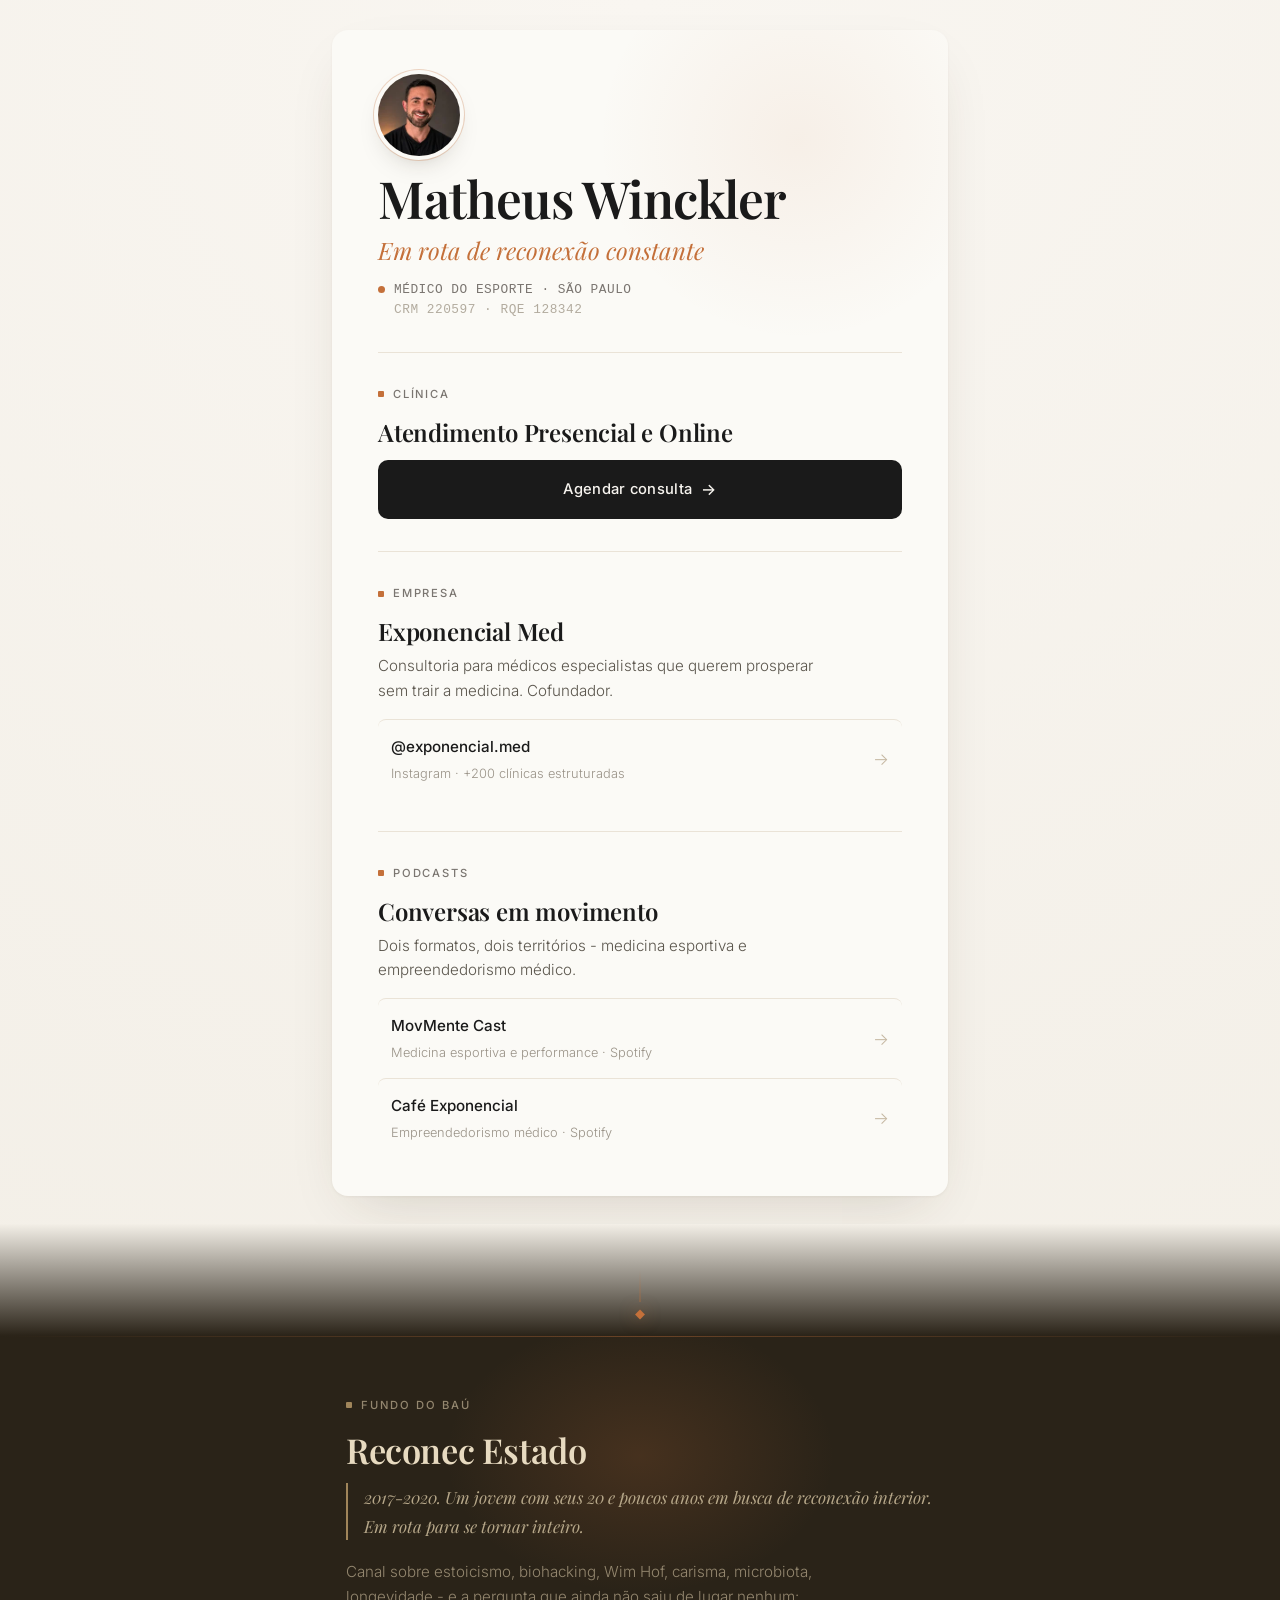
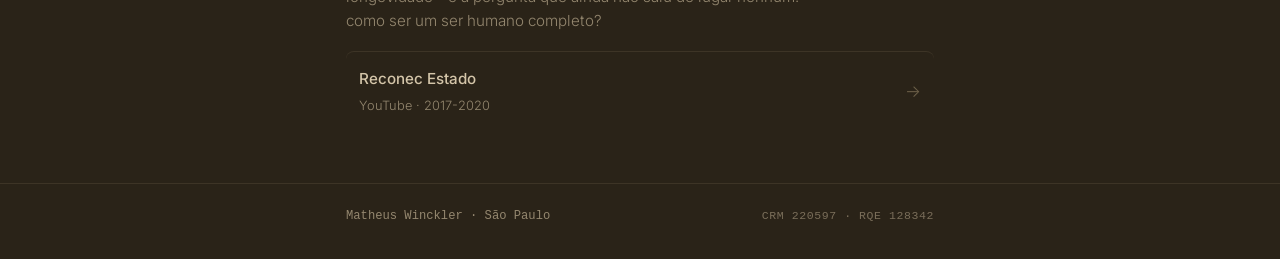
==== index.html @ 9e1afe40 "Add files via upload" ====
<!DOCTYPE html>
<html lang="pt-BR">
<head>
<meta charset="UTF-8">
<meta name="viewport" content="width=device-width, initial-scale=1.0">
<title>Matheus Winckler</title>
<meta name="description" content="Médico do Esporte · Cofundador Exponencial Med · São Paulo">
<link rel="preconnect" href="https://fonts.googleapis.com">
<link rel="preconnect" href="https://fonts.gstatic.com" crossorigin>
<link href="https://fonts.googleapis.com/css2?family=Playfair+Display:ital,wght@0,400;0,500;0,600;1,400;1,500&family=Inter:wght@300;400;500&display=swap" rel="stylesheet">
<style>
*,*::before,*::after{box-sizing:border-box;margin:0;padding:0;}
html{scroll-behavior:smooth;}
body{-webkit-font-smoothing:antialiased;text-rendering:optimizeLegibility;}

.cta-btn{
  display:flex;align-items:center;justify-content:center;gap:9px;
  width:100%;padding:16px 24px;
  background:#1A1A1A;color:#F7F4EF;
  font-family:'Inter',sans-serif;font-size:0.92rem;font-weight:500;letter-spacing:0.02em;
  text-decoration:none;border-radius:10px;
  transition:background .2s ease,transform .2s ease,box-shadow .2s ease;
}
.cta-btn:hover{
  background:#C4703A;
  transform:translateY(-1px);
  box-shadow:0 10px 24px -8px rgba(196,112,58,0.5);
}

.lnk{
  display:flex;align-items:center;justify-content:space-between;gap:16px;
  padding:14px 13px;
  border-top:1px solid #EAE3D7;
  text-decoration:none;color:#1A1A1A;
  border-radius:8px;
  transition:background .22s cubic-bezier(.4,0,.2,1),color .22s ease,padding-left .22s cubic-bezier(.4,0,.2,1),box-shadow .22s ease;
}
.lnk:hover{
  background:#F3EEE4;color:#C4703A;
  padding-left:22px;
  box-shadow:inset 2px 0 0 #C4703A;
}

.lnk-v{
  display:flex;align-items:center;justify-content:space-between;gap:16px;
  padding:14px 13px;
  border-top:1px solid #3D3426;
  text-decoration:none;color:#D4C5A9;
  border-radius:8px;
  transition:background .22s cubic-bezier(.4,0,.2,1),color .22s ease,padding-left .22s cubic-bezier(.4,0,.2,1),box-shadow .22s ease;
}
.lnk-v:hover{
  background:#34291A;color:#C9A86F;
  padding-left:22px;
  box-shadow:inset 2px 0 0 #A0855A;
}
</style>
</head>
<body style="width:100%;min-height:100vh;background:radial-gradient(125% 80% at 50% 0%, #F9F6F1, #F3EFE7);color:#1A1A1A;font-family:'Inter',sans-serif;font-weight:300;font-size:16px;line-height:1.7;overflow-x:hidden;">

  <!-- LIGHT SHEET -->
  <div style="max-width:660px;margin:0 auto;padding:clamp(14px,4vw,30px) clamp(12px,3.5vw,22px) 0;">
    <div style="background:#FBFAF6;border-radius:16px;box-shadow:0 1px 3px rgba(60,42,22,0.05),0 22px 56px -22px rgba(60,42,22,0.18);padding:0 clamp(24px,5vw,46px);position:relative;overflow:hidden;">

      <div style="position:absolute;top:-90px;right:-50px;width:400px;height:400px;background:radial-gradient(closest-side,rgba(196,112,58,0.08),rgba(196,112,58,0));pointer-events:none;"></div>

      <!-- HERO -->
      <header style="padding:clamp(32px,6vw,44px) 0 clamp(24px,4vw,32px);position:relative;">
        <img src="[data-uri]" alt="Matheus Winckler" style="display:block;width:82px;height:82px;border-radius:50%;object-fit:cover;box-shadow:0 0 0 4px #FBFAF6,0 0 0 5px rgba(196,112,58,0.28),0 12px 28px -12px rgba(42,35,24,0.34);margin-bottom:16px;">
        <h1 style="font-family:'Playfair Display',Georgia,serif;font-size:clamp(2.1rem,8vw,3.2rem);font-weight:600;letter-spacing:-1px;line-height:1.05;color:#1A1A1A;margin-bottom:8px;">Matheus Winckler</h1>
        <p style="font-family:'Playfair Display',Georgia,serif;font-style:italic;font-weight:400;font-size:clamp(1.15rem,3.4vw,1.5rem);color:#C4703A;line-height:1.35;margin-bottom:14px;">Em rota de reconexão constante</p>
        <p style="font-family:'Courier New',monospace;font-size:0.8rem;letter-spacing:0.04em;color:#7A7570;text-transform:uppercase;line-height:1.55;">
          <span style="display:inline-block;width:7px;height:7px;border-radius:50%;background:#C4703A;margin-right:9px;vertical-align:middle;"></span>Médico do Esporte · São Paulo<br>
          <span style="margin-left:16px;color:#B2AB9E;">CRM 220597 · RQE 128342</span>
        </p>
      </header>

      <!-- CLÍNICA -->
      <section style="padding:clamp(24px,5vw,32px) 0;border-top:1px solid #EAE3D7;">
        <p style="display:flex;align-items:center;gap:9px;font-size:0.7rem;letter-spacing:0.16em;text-transform:uppercase;color:#7A7570;font-weight:500;margin-bottom:13px;">
          <span style="width:6px;height:6px;background:#C4703A;border-radius:1px;flex-shrink:0;"></span>Clínica
        </p>
        <h2 style="font-family:'Playfair Display',Georgia,serif;font-size:clamp(1.3rem,4vw,1.5rem);font-weight:600;line-height:1.3;letter-spacing:-0.2px;color:#1A1A1A;margin-bottom:12px;">Atendimento Presencial e Online</h2>
        <a href="https://wa.link/qvlc22" target="_blank" rel="noopener" class="cta-btn">Agendar consulta <span style="font-size:1rem;">→</span></a>
      </section>

      <!-- EXPONENCIAL MED -->
      <section style="padding:clamp(24px,5vw,32px) 0;border-top:1px solid #EAE3D7;">
        <p style="display:flex;align-items:center;gap:9px;font-size:0.7rem;letter-spacing:0.16em;text-transform:uppercase;color:#7A7570;font-weight:500;margin-bottom:13px;">
          <span style="width:6px;height:6px;background:#C4703A;border-radius:1px;flex-shrink:0;"></span>Empresa
        </p>
        <h2 style="font-family:'Playfair Display',Georgia,serif;font-size:clamp(1.3rem,4vw,1.5rem);font-weight:600;line-height:1.3;letter-spacing:-0.2px;color:#1A1A1A;margin-bottom:7px;">Exponencial Med</h2>
        <p style="font-size:0.95rem;color:#5A554C;line-height:1.6;margin-bottom:16px;max-width:460px;font-weight:300;">Consultoria para médicos especialistas que querem prosperar sem trair a medicina. Cofundador.</p>
        <a href="https://instagram.com/exponencial.med" target="_blank" rel="noopener" class="lnk">
          <span style="display:flex;flex-direction:column;gap:3px;flex:1;">
            <span style="font-size:0.95rem;font-weight:500;color:inherit;">@exponencial.med</span>
            <span style="font-size:0.8rem;color:#9A9388;font-weight:300;">Instagram · +200 clínicas estruturadas</span>
          </span>
          <span style="font-size:1.05rem;color:#C4B6A0;flex-shrink:0;">→</span>
        </a>
      </section>

      <!-- PODCASTS -->
      <section style="padding:clamp(24px,5vw,32px) 0 clamp(30px,5vw,38px);border-top:1px solid #EAE3D7;">
        <p style="display:flex;align-items:center;gap:9px;font-size:0.7rem;letter-spacing:0.16em;text-transform:uppercase;color:#7A7570;font-weight:500;margin-bottom:13px;">
          <span style="width:6px;height:6px;background:#C4703A;border-radius:1px;flex-shrink:0;"></span>Podcasts
        </p>
        <h2 style="font-family:'Playfair Display',Georgia,serif;font-size:clamp(1.3rem,4vw,1.5rem);font-weight:600;line-height:1.3;letter-spacing:-0.2px;color:#1A1A1A;margin-bottom:7px;">Conversas em movimento</h2>
        <p style="font-size:0.95rem;color:#5A554C;line-height:1.6;margin-bottom:16px;max-width:460px;font-weight:300;">Dois formatos, dois territórios - medicina esportiva e empreendedorismo médico.</p>
        <a href="https://open.spotify.com/show/3x1wPup89zliroamyz5HVK" target="_blank" rel="noopener" class="lnk">
          <span style="display:flex;flex-direction:column;gap:3px;flex:1;">
            <span style="font-size:0.95rem;font-weight:500;color:inherit;">MovMente Cast</span>
            <span style="font-size:0.8rem;color:#9A9388;font-weight:300;">Medicina esportiva e performance · Spotify</span>
          </span>
          <span style="font-size:1.05rem;color:#C4B6A0;flex-shrink:0;">→</span>
        </a>
        <a href="https://open.spotify.com/show/6EVCn0Sw2Yffkcc0lbABpP?si=3d56ae91365b4547" target="_blank" rel="noopener" class="lnk">
          <span style="display:flex;flex-direction:column;gap:3px;flex:1;">
            <span style="font-size:0.95rem;font-weight:500;color:inherit;">Café Exponencial</span>
            <span style="font-size:0.8rem;color:#9A9388;font-weight:300;">Empreendedorismo médico · Spotify</span>
          </span>
          <span style="font-size:1.05rem;color:#C4B6A0;flex-shrink:0;">→</span>
        </a>
      </section>

    </div>
  </div>

  <!-- THRESHOLD -->
  <div style="position:relative;height:112px;background:linear-gradient(#F3EFE7 0%,#2A2318 100%);margin-top:clamp(16px,4vw,28px);">
    <div style="position:absolute;left:50%;bottom:18px;transform:translateX(-50%);display:flex;flex-direction:column;align-items:center;gap:9px;">
      <span style="width:1px;height:32px;background:linear-gradient(rgba(196,112,58,0),rgba(196,112,58,0.6));"></span>
      <span style="width:7px;height:7px;background:#C4703A;transform:rotate(45deg);box-shadow:0 0 16px rgba(196,112,58,0.5);"></span>
    </div>
  </div>

  <!-- VAULT -->
  <section style="background:#2A2318;color:#D4C5A9;padding:clamp(40px,8vw,60px) 0 clamp(36px,6vw,52px);position:relative;overflow:hidden;">
    <div style="position:absolute;top:-70px;left:50%;transform:translateX(-50%);width:540px;height:380px;background:radial-gradient(closest-side,rgba(196,112,58,0.18),rgba(196,112,58,0) 72%);pointer-events:none;"></div>
    <div style="position:absolute;top:0;left:0;right:0;height:1px;background:linear-gradient(90deg,transparent,rgba(196,112,58,0.4),transparent);"></div>
    <div style="max-width:680px;margin:0 auto;padding:0 clamp(24px,5vw,46px);position:relative;">
      <p style="display:flex;align-items:center;gap:9px;font-size:0.7rem;letter-spacing:0.18em;text-transform:uppercase;color:#94876F;font-weight:500;margin-bottom:15px;">
        <span style="width:6px;height:6px;background:#A0855A;border-radius:1px;flex-shrink:0;"></span>Fundo do baú
      </p>
      <h2 style="font-family:'Playfair Display',Georgia,serif;font-size:clamp(1.7rem,5vw,2.15rem);font-weight:600;line-height:1.18;letter-spacing:-0.4px;color:#E7DAC0;margin-bottom:13px;">Reconec Estado</h2>
      <p style="font-family:'Playfair Display',Georgia,serif;font-style:italic;font-size:clamp(0.95rem,2.6vw,1.05rem);line-height:1.7;color:#B6A789;border-left:2px solid #A0855A;padding-left:16px;margin-bottom:20px;">
        2017-2020. Um jovem com seus 20 e poucos anos em busca de reconexão interior. Em rota para se tornar inteiro.
      </p>
      <p style="font-size:0.95rem;color:#94876F;line-height:1.6;margin-bottom:18px;max-width:490px;font-weight:300;">
        Canal sobre estoicismo, biohacking, Wim Hof, carisma, microbiota, longevidade - e a pergunta que ainda não saiu de lugar nenhum: como ser um ser humano completo?
      </p>
      <a href="https://www.youtube.com/c/reconecestado" target="_blank" rel="noopener" class="lnk-v">
        <span style="display:flex;flex-direction:column;gap:3px;flex:1;">
          <span style="font-size:0.95rem;font-weight:500;color:inherit;">Reconec Estado</span>
          <span style="font-size:0.8rem;color:#94876F;font-weight:300;">YouTube · 2017-2020</span>
        </span>
        <span style="font-size:1.05rem;color:#6E6149;flex-shrink:0;">→</span>
      </a>
    </div>
  </section>

  <!-- FOOTER -->
  <footer style="background:#2A2318;padding:22px 0 32px;border-top:1px solid #3D3426;">
    <div style="max-width:680px;margin:0 auto;padding:0 clamp(24px,5vw,46px);display:flex;justify-content:space-between;align-items:center;gap:14px;flex-wrap:wrap;">
      <span style="font-family:'Courier New',monospace;font-size:0.76rem;color:#94876F;">Matheus Winckler · São Paulo</span>
      <span style="font-family:'Courier New',monospace;font-size:0.72rem;color:#7A6E5A;letter-spacing:0.05em;">CRM 220597 · RQE 128342</span>
    </div>
  </footer>

</body>
</html>
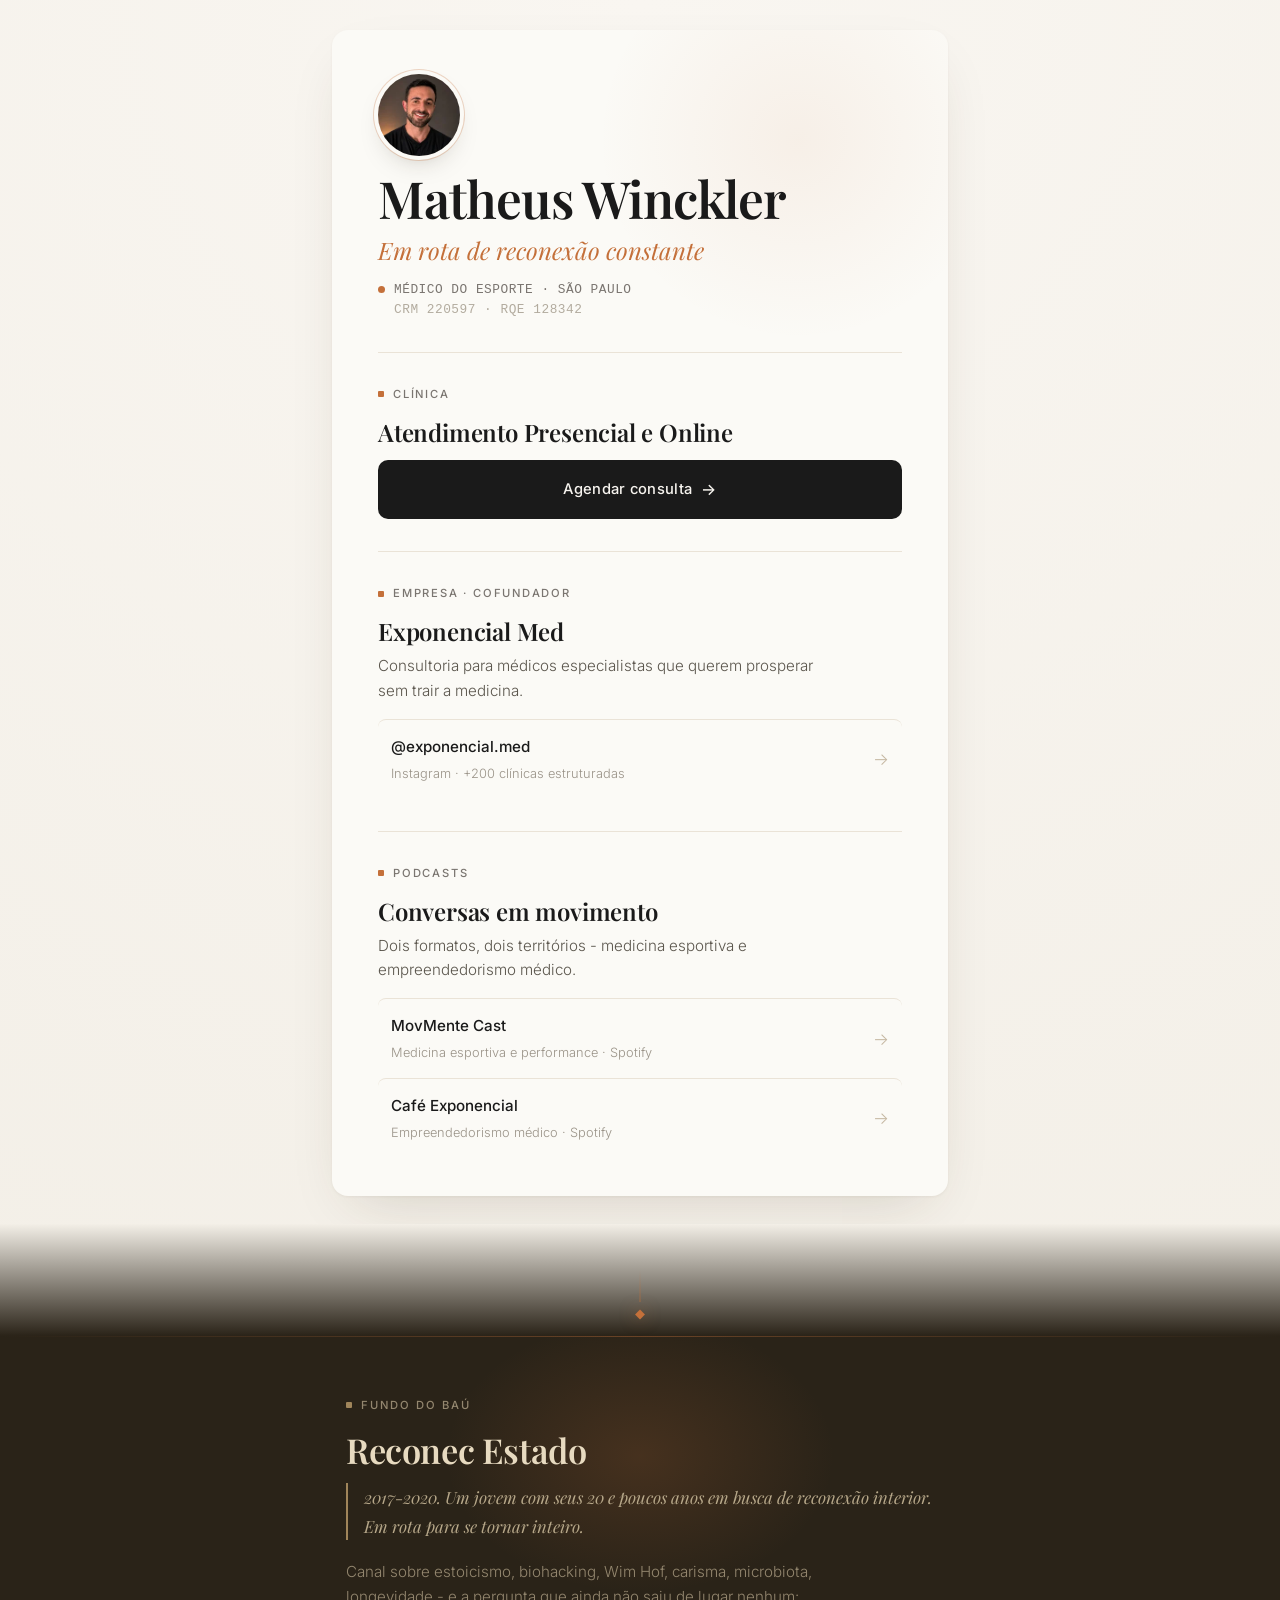
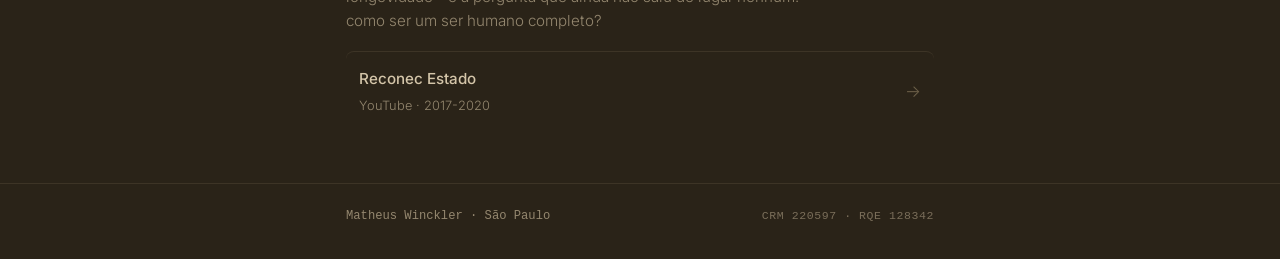
==== commit 4ea9f579: "Move "Cofundador" from paragraph to label line in Empresa section" ====
--- a/index.html
+++ b/index.html
@@ -87,10 +87,10 @@
       <!-- EXPONENCIAL MED -->
       <section style="padding:clamp(24px,5vw,32px) 0;border-top:1px solid #EAE3D7;">
         <p style="display:flex;align-items:center;gap:9px;font-size:0.7rem;letter-spacing:0.16em;text-transform:uppercase;color:#7A7570;font-weight:500;margin-bottom:13px;">
-          <span style="width:6px;height:6px;background:#C4703A;border-radius:1px;flex-shrink:0;"></span>Empresa
+          <span style="width:6px;height:6px;background:#C4703A;border-radius:1px;flex-shrink:0;"></span>Empresa · Cofundador
         </p>
         <h2 style="font-family:'Playfair Display',Georgia,serif;font-size:clamp(1.3rem,4vw,1.5rem);font-weight:600;line-height:1.3;letter-spacing:-0.2px;color:#1A1A1A;margin-bottom:7px;">Exponencial Med</h2>
-        <p style="font-size:0.95rem;color:#5A554C;line-height:1.6;margin-bottom:16px;max-width:460px;font-weight:300;">Consultoria para médicos especialistas que querem prosperar sem trair a medicina. Cofundador.</p>
+        <p style="font-size:0.95rem;color:#5A554C;line-height:1.6;margin-bottom:16px;max-width:460px;font-weight:300;">Consultoria para médicos especialistas que querem prosperar sem trair a medicina.</p>
         <a href="https://instagram.com/exponencial.med" target="_blank" rel="noopener" class="lnk">
           <span style="display:flex;flex-direction:column;gap:3px;flex:1;">
             <span style="font-size:0.95rem;font-weight:500;color:inherit;">@exponencial.med</span>
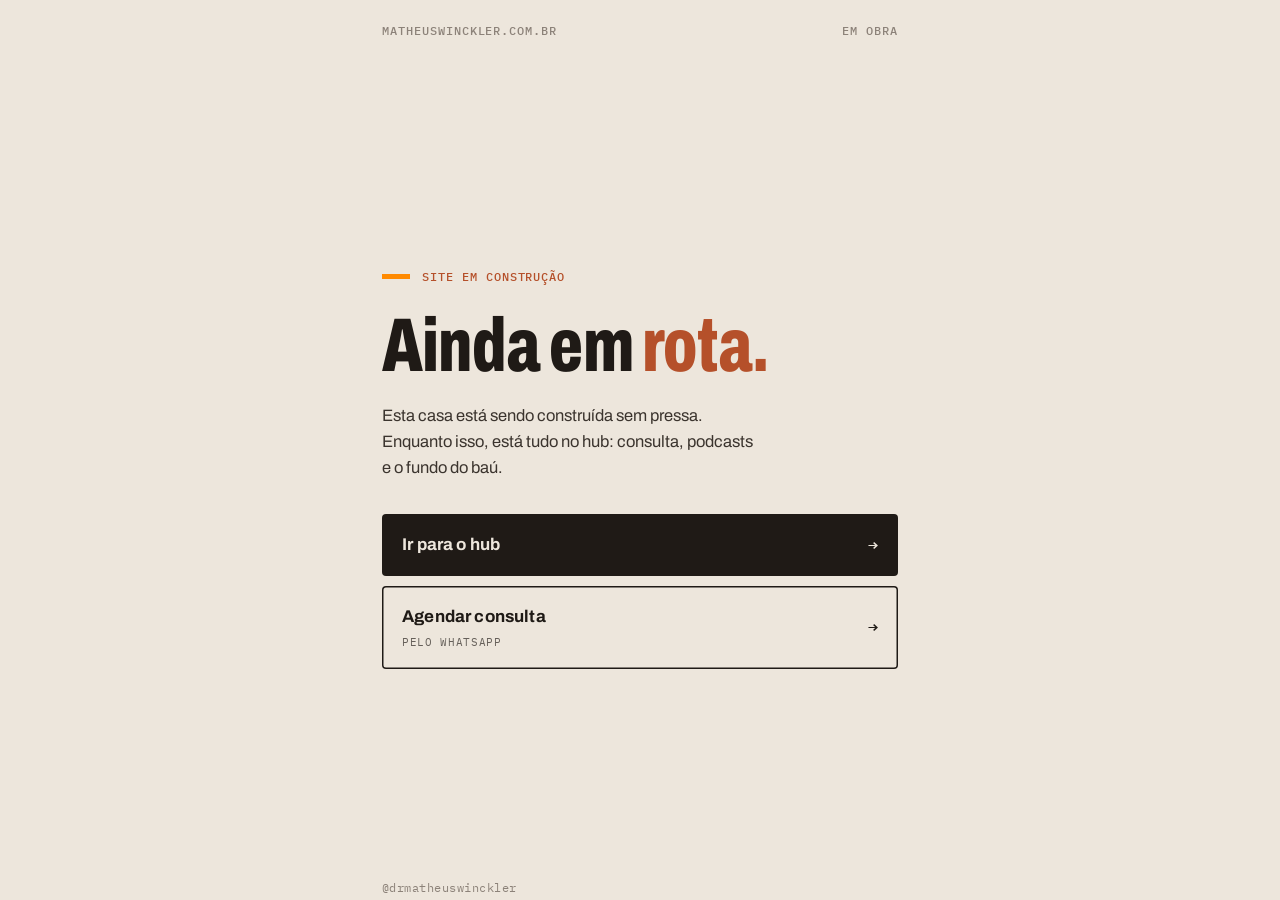
==== commit c65ff655: "Hub no visual rota: /hub para a bio, raiz em construção, 404, credencial CFM Co-Authored-By: Claude " ====
--- a/index.html
+++ b/index.html
@@ -1,171 +1,38 @@
-<!DOCTYPE html>
+<!doctype html>
 <html lang="pt-BR">
 <head>
-<meta charset="UTF-8">
-<meta name="viewport" content="width=device-width, initial-scale=1.0">
+<meta charset="utf-8">
+<meta name="viewport" content="width=device-width, initial-scale=1, viewport-fit=cover">
 <title>Matheus Winckler</title>
-<meta name="description" content="Médico do Esporte · Cofundador Exponencial Med · São Paulo">
+<meta name="description" content="Matheus Winckler, médico do esporte em São Paulo. Site em construção; consulta, podcasts e links no hub.">
+<meta name="theme-color" content="#EDE6DC">
+<link rel="icon" href="assets/img/favicon.svg" type="image/svg+xml">
 <link rel="preconnect" href="https://fonts.googleapis.com">
 <link rel="preconnect" href="https://fonts.gstatic.com" crossorigin>
-<link href="https://fonts.googleapis.com/css2?family=Playfair+Display:ital,wght@0,400;0,500;0,600;1,400;1,500&family=Inter:wght@300;400;500&display=swap" rel="stylesheet">
+<link href="https://fonts.googleapis.com/css2?family=Archivo:wdth,wght@62..125,400..900&family=IBM+Plex+Mono:wght@400;500&display=swap" rel="stylesheet">
+<link rel="stylesheet" href="assets/css/base.css">
 <style>
-*,*::before,*::after{box-sizing:border-box;margin:0;padding:0;}
-html{scroll-behavior:smooth;}
-body{-webkit-font-smoothing:antialiased;text-rendering:optimizeLegibility;}
-
-.cta-btn{
-  display:flex;align-items:center;justify-content:center;gap:9px;
-  width:100%;padding:16px 24px;
-  background:#1A1A1A;color:#F7F4EF;
-  font-family:'Inter',sans-serif;font-size:0.92rem;font-weight:500;letter-spacing:0.02em;
-  text-decoration:none;border-radius:10px;
-  transition:background .2s ease,transform .2s ease,box-shadow .2s ease;
-}
-.cta-btn:hover{
-  background:#C4703A;
-  transform:translateY(-1px);
-  box-shadow:0 10px 24px -8px rgba(196,112,58,0.5);
-}
-
-.lnk{
-  display:flex;align-items:center;justify-content:space-between;gap:16px;
-  padding:14px 13px;
-  border-top:1px solid #EAE3D7;
-  text-decoration:none;color:#1A1A1A;
-  border-radius:8px;
-  transition:background .22s cubic-bezier(.4,0,.2,1),color .22s ease,padding-left .22s cubic-bezier(.4,0,.2,1),box-shadow .22s ease;
-}
-.lnk:hover{
-  background:#F3EEE4;color:#C4703A;
-  padding-left:22px;
-  box-shadow:inset 2px 0 0 #C4703A;
-}
-
-.lnk-v{
-  display:flex;align-items:center;justify-content:space-between;gap:16px;
-  padding:14px 13px;
-  border-top:1px solid #3D3426;
-  text-decoration:none;color:#D4C5A9;
-  border-radius:8px;
-  transition:background .22s cubic-bezier(.4,0,.2,1),color .22s ease,padding-left .22s cubic-bezier(.4,0,.2,1),box-shadow .22s ease;
-}
-.lnk-v:hover{
-  background:#34291A;color:#C9A86F;
-  padding-left:22px;
-  box-shadow:inset 2px 0 0 #A0855A;
-}
+  body{min-height:100vh;min-height:100dvh;display:flex;flex-direction:column}
+  main{flex:1;display:flex;flex-direction:column;justify-content:center;gap:22px;padding-bottom:40px}
+  .t.xl{margin-top:4px}
+  .corpo{max-width:380px}
+  .acoes{display:grid;gap:10px;margin-top:10px}
+  .botao.claro{background:transparent;color:var(--carvao);box-shadow:inset 0 0 0 1.5px var(--carvao)}
+  .botao.claro:hover,.botao.claro:focus-visible{background:var(--carvao);color:var(--osso)}
+  footer{padding:22px 0 30px}
 </style>
 </head>
-<body style="width:100%;min-height:100vh;background:radial-gradient(125% 80% at 50% 0%, #F9F6F1, #F3EFE7);color:#1A1A1A;font-family:'Inter',sans-serif;font-weight:300;font-size:16px;line-height:1.7;overflow-x:hidden;">
-
-  <!-- LIGHT SHEET -->
-  <div style="max-width:660px;margin:0 auto;padding:clamp(14px,4vw,30px) clamp(12px,3.5vw,22px) 0;">
-    <div style="background:#FBFAF6;border-radius:16px;box-shadow:0 1px 3px rgba(60,42,22,0.05),0 22px 56px -22px rgba(60,42,22,0.18);padding:0 clamp(24px,5vw,46px);position:relative;overflow:hidden;">
-
-      <div style="position:absolute;top:-90px;right:-50px;width:400px;height:400px;background:radial-gradient(closest-side,rgba(196,112,58,0.08),rgba(196,112,58,0));pointer-events:none;"></div>
-
-      <!-- HERO -->
-      <header style="padding:clamp(32px,6vw,44px) 0 clamp(24px,4vw,32px);position:relative;">
-        <img src="[data-uri]" alt="Matheus Winckler" style="display:block;width:82px;height:82px;border-radius:50%;object-fit:cover;box-shadow:0 0 0 4px #FBFAF6,0 0 0 5px rgba(196,112,58,0.28),0 12px 28px -12px rgba(42,35,24,0.34);margin-bottom:16px;">
-        <h1 style="font-family:'Playfair Display',Georgia,serif;font-size:clamp(2.1rem,8vw,3.2rem);font-weight:600;letter-spacing:-1px;line-height:1.05;color:#1A1A1A;margin-bottom:8px;">Matheus Winckler</h1>
-        <p style="font-family:'Playfair Display',Georgia,serif;font-style:italic;font-weight:400;font-size:clamp(1.15rem,3.4vw,1.5rem);color:#C4703A;line-height:1.35;margin-bottom:14px;">Em rota de reconexão constante</p>
-        <p style="font-family:'Courier New',monospace;font-size:0.8rem;letter-spacing:0.04em;color:#7A7570;text-transform:uppercase;line-height:1.55;">
-          <span style="display:inline-block;width:7px;height:7px;border-radius:50%;background:#C4703A;margin-right:9px;vertical-align:middle;"></span>Médico do Esporte · São Paulo<br>
-          <span style="margin-left:16px;color:#B2AB9E;">CRM 220597 · RQE 128342</span>
-        </p>
-      </header>
-
-      <!-- CLÍNICA -->
-      <section style="padding:clamp(24px,5vw,32px) 0;border-top:1px solid #EAE3D7;">
-        <p style="display:flex;align-items:center;gap:9px;font-size:0.7rem;letter-spacing:0.16em;text-transform:uppercase;color:#7A7570;font-weight:500;margin-bottom:13px;">
-          <span style="width:6px;height:6px;background:#C4703A;border-radius:1px;flex-shrink:0;"></span>Clínica
-        </p>
-        <h2 style="font-family:'Playfair Display',Georgia,serif;font-size:clamp(1.3rem,4vw,1.5rem);font-weight:600;line-height:1.3;letter-spacing:-0.2px;color:#1A1A1A;margin-bottom:12px;">Atendimento Presencial e Online</h2>
-        <a href="https://wa.link/qvlc22" target="_blank" rel="noopener" class="cta-btn">Agendar consulta <span style="font-size:1rem;">→</span></a>
-      </section>
-
-      <!-- EXPONENCIAL MED -->
-      <section style="padding:clamp(24px,5vw,32px) 0;border-top:1px solid #EAE3D7;">
-        <p style="display:flex;align-items:center;gap:9px;font-size:0.7rem;letter-spacing:0.16em;text-transform:uppercase;color:#7A7570;font-weight:500;margin-bottom:13px;">
-          <span style="width:6px;height:6px;background:#C4703A;border-radius:1px;flex-shrink:0;"></span>Empresa · Cofundador
-        </p>
-        <h2 style="font-family:'Playfair Display',Georgia,serif;font-size:clamp(1.3rem,4vw,1.5rem);font-weight:600;line-height:1.3;letter-spacing:-0.2px;color:#1A1A1A;margin-bottom:7px;">Exponencial Med</h2>
-        <p style="font-size:0.95rem;color:#5A554C;line-height:1.6;margin-bottom:16px;max-width:460px;font-weight:300;">Consultoria para médicos especialistas que querem prosperar sem trair a medicina.</p>
-        <a href="https://instagram.com/exponencial.med" target="_blank" rel="noopener" class="lnk">
-          <span style="display:flex;flex-direction:column;gap:3px;flex:1;">
-            <span style="font-size:0.95rem;font-weight:500;color:inherit;">@exponencial.med</span>
-            <span style="font-size:0.8rem;color:#9A9388;font-weight:300;">Instagram · +200 clínicas estruturadas</span>
-          </span>
-          <span style="font-size:1.05rem;color:#C4B6A0;flex-shrink:0;">→</span>
-        </a>
-      </section>
-
-      <!-- PODCASTS -->
-      <section style="padding:clamp(24px,5vw,32px) 0 clamp(30px,5vw,38px);border-top:1px solid #EAE3D7;">
-        <p style="display:flex;align-items:center;gap:9px;font-size:0.7rem;letter-spacing:0.16em;text-transform:uppercase;color:#7A7570;font-weight:500;margin-bottom:13px;">
-          <span style="width:6px;height:6px;background:#C4703A;border-radius:1px;flex-shrink:0;"></span>Podcasts
-        </p>
-        <h2 style="font-family:'Playfair Display',Georgia,serif;font-size:clamp(1.3rem,4vw,1.5rem);font-weight:600;line-height:1.3;letter-spacing:-0.2px;color:#1A1A1A;margin-bottom:7px;">Conversas em movimento</h2>
-        <p style="font-size:0.95rem;color:#5A554C;line-height:1.6;margin-bottom:16px;max-width:460px;font-weight:300;">Dois formatos, dois territórios - medicina esportiva e empreendedorismo médico.</p>
-        <a href="https://open.spotify.com/show/3x1wPup89zliroamyz5HVK" target="_blank" rel="noopener" class="lnk">
-          <span style="display:flex;flex-direction:column;gap:3px;flex:1;">
-            <span style="font-size:0.95rem;font-weight:500;color:inherit;">MovMente Cast</span>
-            <span style="font-size:0.8rem;color:#9A9388;font-weight:300;">Medicina esportiva e performance · Spotify</span>
-          </span>
-          <span style="font-size:1.05rem;color:#C4B6A0;flex-shrink:0;">→</span>
-        </a>
-        <a href="https://open.spotify.com/show/6EVCn0Sw2Yffkcc0lbABpP?si=3d56ae91365b4547" target="_blank" rel="noopener" class="lnk">
-          <span style="display:flex;flex-direction:column;gap:3px;flex:1;">
-            <span style="font-size:0.95rem;font-weight:500;color:inherit;">Café Exponencial</span>
-            <span style="font-size:0.8rem;color:#9A9388;font-weight:300;">Empreendedorismo médico · Spotify</span>
-          </span>
-          <span style="font-size:1.05rem;color:#C4B6A0;flex-shrink:0;">→</span>
-        </a>
-      </section>
-
+<body>
+  <div class="coluna"><div class="topo"><span>matheuswinckler.com.br</span><span>Em obra</span></div></div>
+  <main class="coluna">
+    <p class="kick">Site em construção</p>
+    <h1 class="t xl">Ainda em <em>rota.</em></h1>
+    <p class="corpo">Esta casa está sendo construída sem pressa. Enquanto isso, está tudo no hub: consulta, podcasts e o fundo do baú.</p>
+    <div class="acoes">
+      <a class="botao" href="hub/"><span>Ir para o hub</span><span class="seta" aria-hidden="true">→</span></a>
+      <a class="botao claro" href="https://wa.link/qvlc22" target="_blank" rel="noopener"><span>Agendar consulta<small>pelo WhatsApp</small></span><span class="seta" aria-hidden="true">→</span></a>
     </div>
-  </div>
-
-  <!-- THRESHOLD -->
-  <div style="position:relative;height:112px;background:linear-gradient(#F3EFE7 0%,#2A2318 100%);margin-top:clamp(16px,4vw,28px);">
-    <div style="position:absolute;left:50%;bottom:18px;transform:translateX(-50%);display:flex;flex-direction:column;align-items:center;gap:9px;">
-      <span style="width:1px;height:32px;background:linear-gradient(rgba(196,112,58,0),rgba(196,112,58,0.6));"></span>
-      <span style="width:7px;height:7px;background:#C4703A;transform:rotate(45deg);box-shadow:0 0 16px rgba(196,112,58,0.5);"></span>
-    </div>
-  </div>
-
-  <!-- VAULT -->
-  <section style="background:#2A2318;color:#D4C5A9;padding:clamp(40px,8vw,60px) 0 clamp(36px,6vw,52px);position:relative;overflow:hidden;">
-    <div style="position:absolute;top:-70px;left:50%;transform:translateX(-50%);width:540px;height:380px;background:radial-gradient(closest-side,rgba(196,112,58,0.18),rgba(196,112,58,0) 72%);pointer-events:none;"></div>
-    <div style="position:absolute;top:0;left:0;right:0;height:1px;background:linear-gradient(90deg,transparent,rgba(196,112,58,0.4),transparent);"></div>
-    <div style="max-width:680px;margin:0 auto;padding:0 clamp(24px,5vw,46px);position:relative;">
-      <p style="display:flex;align-items:center;gap:9px;font-size:0.7rem;letter-spacing:0.18em;text-transform:uppercase;color:#94876F;font-weight:500;margin-bottom:15px;">
-        <span style="width:6px;height:6px;background:#A0855A;border-radius:1px;flex-shrink:0;"></span>Fundo do baú
-      </p>
-      <h2 style="font-family:'Playfair Display',Georgia,serif;font-size:clamp(1.7rem,5vw,2.15rem);font-weight:600;line-height:1.18;letter-spacing:-0.4px;color:#E7DAC0;margin-bottom:13px;">Reconec Estado</h2>
-      <p style="font-family:'Playfair Display',Georgia,serif;font-style:italic;font-size:clamp(0.95rem,2.6vw,1.05rem);line-height:1.7;color:#B6A789;border-left:2px solid #A0855A;padding-left:16px;margin-bottom:20px;">
-        2017-2020. Um jovem com seus 20 e poucos anos em busca de reconexão interior. Em rota para se tornar inteiro.
-      </p>
-      <p style="font-size:0.95rem;color:#94876F;line-height:1.6;margin-bottom:18px;max-width:490px;font-weight:300;">
-        Canal sobre estoicismo, biohacking, Wim Hof, carisma, microbiota, longevidade - e a pergunta que ainda não saiu de lugar nenhum: como ser um ser humano completo?
-      </p>
-      <a href="https://www.youtube.com/c/reconecestado" target="_blank" rel="noopener" class="lnk-v">
-        <span style="display:flex;flex-direction:column;gap:3px;flex:1;">
-          <span style="font-size:0.95rem;font-weight:500;color:inherit;">Reconec Estado</span>
-          <span style="font-size:0.8rem;color:#94876F;font-weight:300;">YouTube · 2017-2020</span>
-        </span>
-        <span style="font-size:1.05rem;color:#6E6149;flex-shrink:0;">→</span>
-      </a>
-    </div>
-  </section>
-
-  <!-- FOOTER -->
-  <footer style="background:#2A2318;padding:22px 0 32px;border-top:1px solid #3D3426;">
-    <div style="max-width:680px;margin:0 auto;padding:0 clamp(24px,5vw,46px);display:flex;justify-content:space-between;align-items:center;gap:14px;flex-wrap:wrap;">
-      <span style="font-family:'Courier New',monospace;font-size:0.76rem;color:#94876F;">Matheus Winckler · São Paulo</span>
-      <span style="font-family:'Courier New',monospace;font-size:0.72rem;color:#7A6E5A;letter-spacing:0.05em;">CRM 220597 · RQE 128342</span>
-    </div>
-  </footer>
-
+  </main>
+  <footer class="coluna"><span class="handle">@drmatheuswinckler</span></footer>
 </body>
-</html>+</html>
--- a/assets/css/base.css
+++ b/assets/css/base.css
@@ -0,0 +1,75 @@
+/* base.css — o vocabulário "rota" aplicado à web.
+   Fonte da identidade: mdw-em-rota, producao-de-conteudo/instagram/visual/modos/rota.css
+   (oficial desde 28/10/2026). Este arquivo aplica, não define.
+   Archivo condensada 800 no título · IBM Plex Mono no metadado · sinal laranja como pontuação. */
+
+:root{
+  --carvao:#1F1A16; --osso:#EDE6DC; --suave:#E2D9CB; --ferrugem:#B5502A;
+  --sinal:#FF8A00; --pedra:#8C8279; --texto:#3B342E; --linha:#D6CBBB;
+  /* fundo do baú: a camada histórica, de outra temperatura de propósito */
+  --sepia:#2A2318; --sepia-texto:#D4C5A9; --sepia-claro:#E7DAC0; --sepia-meta:#94876F; --sepia-linha:#3D3426;
+}
+
+*,*::before,*::after{box-sizing:border-box;margin:0;padding:0}
+html{-webkit-text-size-adjust:100%}
+body{
+  background:var(--osso);color:var(--carvao);
+  font-family:Archivo,system-ui,sans-serif;font-size:17px;line-height:1.55;
+  -webkit-font-smoothing:antialiased;text-rendering:optimizeLegibility;
+}
+a{color:inherit}
+img{display:block;max-width:100%}
+
+.coluna{width:100%;max-width:560px;margin:0 auto;padding:0 22px}
+
+/* metadado em mono: topo, kick, rodapé */
+.meta,.kick,.topo{
+  font-family:"IBM Plex Mono",ui-monospace,monospace;font-size:12px;font-weight:500;
+  letter-spacing:.08em;text-transform:uppercase;
+}
+.topo{display:flex;justify-content:space-between;gap:12px;padding:22px 0;color:var(--pedra)}
+.kick{display:flex;align-items:center;gap:12px;color:var(--ferrugem)}
+.kick::before{content:"";width:28px;height:5px;background:var(--sinal);flex-shrink:0}
+
+/* título: a condensada firme, em caixa baixa, com a segunda parte em <em> */
+.t{
+  font-family:Archivo,system-ui,sans-serif;font-stretch:68%;font-weight:800;
+  letter-spacing:-.01em;line-height:.95;font-size:clamp(34px,9vw,46px);
+}
+.t em{font-style:normal;color:var(--ferrugem)}
+.t.xl{font-size:clamp(52px,15vw,76px);line-height:.9}
+
+.corpo{color:var(--texto);font-size:16.5px;line-height:1.6}
+.filete{width:28px;height:5px;background:var(--sinal)}
+
+/* botão principal: carvão, vira ferrugem */
+.botao{
+  display:flex;align-items:center;justify-content:space-between;gap:14px;
+  width:100%;padding:18px 20px;border-radius:4px;
+  background:var(--carvao);color:var(--osso);text-decoration:none;
+  font-family:Archivo,system-ui,sans-serif;font-weight:700;font-size:17px;letter-spacing:.01em;
+  transition:background .2s ease,transform .2s ease;
+}
+.botao small{display:block;font-family:"IBM Plex Mono",monospace;font-weight:400;font-size:11px;letter-spacing:.06em;text-transform:uppercase;opacity:.65;margin-top:3px}
+.botao .seta{font-family:"IBM Plex Mono",monospace;font-weight:500;transition:transform .2s ease}
+.botao:hover,.botao:focus-visible{background:var(--ferrugem)}
+.botao:hover .seta,.botao:focus-visible .seta{transform:translateX(4px)}
+
+/* link de lista: linha fina, seta que anda */
+.lnk{
+  display:flex;align-items:center;justify-content:space-between;gap:16px;
+  padding:15px 2px;border-top:1px solid var(--linha);text-decoration:none;
+  transition:color .2s ease,padding-left .2s ease;
+}
+.lnk:last-child{border-bottom:1px solid var(--linha)}
+.lnk b{display:block;font-weight:700;font-size:16.5px}
+.lnk span.meta{display:block;color:var(--pedra);margin-top:2px;font-weight:400;font-size:11px}
+.lnk .seta{font-family:"IBM Plex Mono",monospace;color:var(--pedra);transition:transform .2s ease,color .2s ease}
+.lnk:hover,.lnk:focus-visible{color:var(--ferrugem);padding-left:8px}
+.lnk:hover .seta,.lnk:focus-visible .seta{color:var(--ferrugem);transform:translateX(4px)}
+
+a:focus-visible{outline:2px solid var(--sinal);outline-offset:3px}
+
+.handle{font-family:"IBM Plex Mono",monospace;font-size:12px;letter-spacing:.04em;color:var(--pedra)}
+
+@media (prefers-reduced-motion:reduce){*{transition:none!important}}
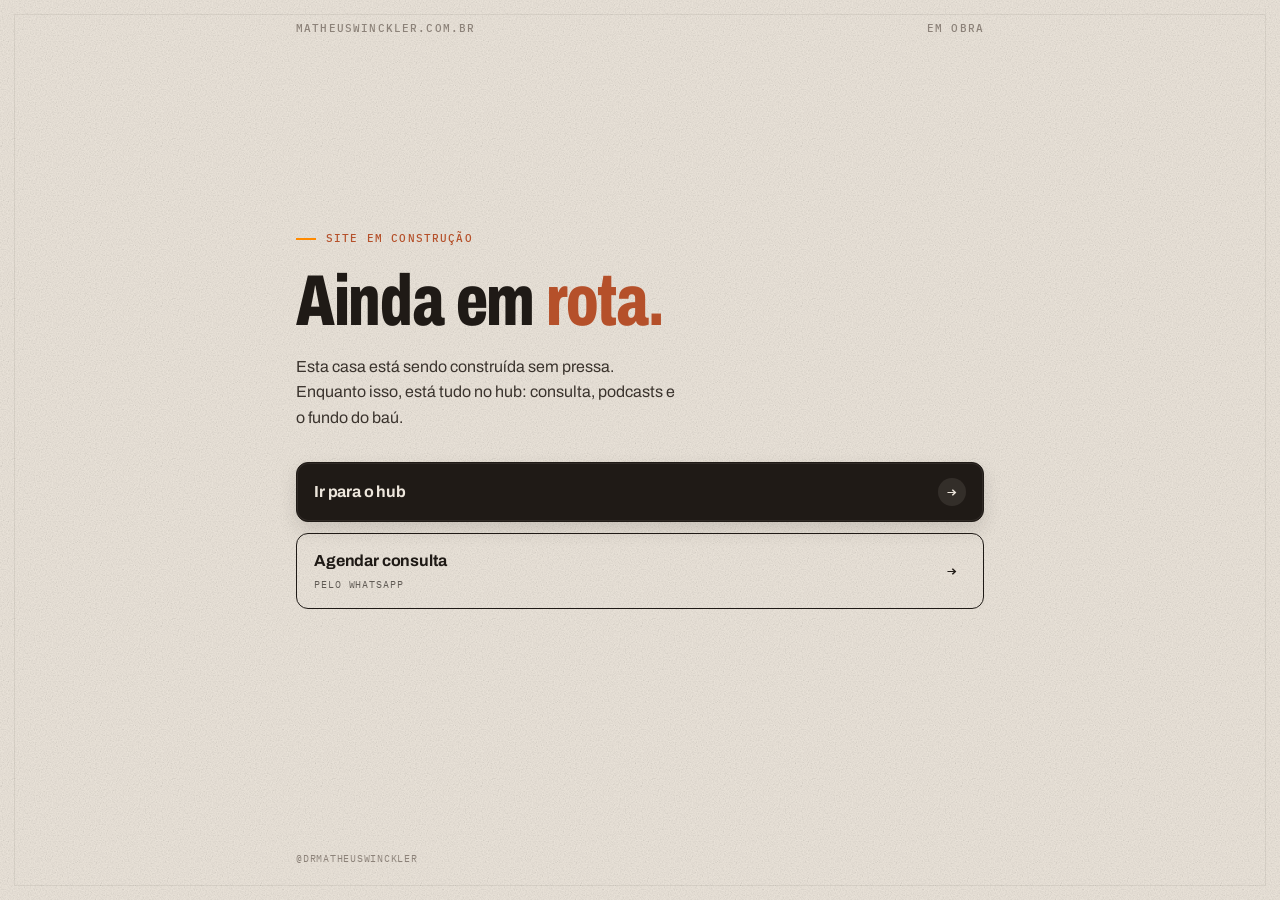
==== commit cfd829c0: "Refinamento visual: grão fino, retrato editorial, desktop em grade, realce na mensagem do consultóri" ====
--- a/index.html
+++ b/index.html
@@ -13,13 +13,15 @@
 <link rel="stylesheet" href="assets/css/base.css">
 <style>
   body{min-height:100vh;min-height:100dvh;display:flex;flex-direction:column}
-  main{flex:1;display:flex;flex-direction:column;justify-content:center;gap:22px;padding-bottom:40px}
-  .t.xl{margin-top:4px}
+  body::before{content:"";position:fixed;inset:14px;pointer-events:none;border:1px solid rgba(59,52,46,.08)}
+  main{flex:1;display:flex;flex-direction:column;justify-content:center;gap:20px;padding-bottom:40px}
+  .t.xl{margin-top:3px}
   .corpo{max-width:380px}
-  .acoes{display:grid;gap:10px;margin-top:10px}
-  .botao.claro{background:transparent;color:var(--carvao);box-shadow:inset 0 0 0 1.5px var(--carvao)}
+  .acoes{display:grid;gap:11px;margin-top:11px}
+  .botao.claro{background:transparent;color:var(--carvao);box-shadow:none}
   .botao.claro:hover,.botao.claro:focus-visible{background:var(--carvao);color:var(--osso)}
   footer{padding:22px 0 30px}
+  @media (min-width:760px){main{width:min(100%,760px);padding-left:106px}}
 </style>
 </head>
 <body>
--- a/assets/css/base.css
+++ b/assets/css/base.css
@@ -8,68 +8,81 @@
   --sinal:#FF8A00; --pedra:#8C8279; --texto:#3B342E; --linha:#D6CBBB;
   /* fundo do baú: a camada histórica, de outra temperatura de propósito */
   --sepia:#2A2318; --sepia-texto:#D4C5A9; --sepia-claro:#E7DAC0; --sepia-meta:#94876F; --sepia-linha:#3D3426;
+  --borda:rgba(59,52,46,.12); --raio:12px;
 }
 
 *,*::before,*::after{box-sizing:border-box;margin:0;padding:0}
 html{-webkit-text-size-adjust:100%}
 body{
-  background:var(--osso);color:var(--carvao);
-  font-family:Archivo,system-ui,sans-serif;font-size:17px;line-height:1.55;
+  background-color:var(--osso);color:var(--carvao);
+  background-image:url("data:image/svg+xml,%3Csvg xmlns='http://www.w3.org/2000/svg' width='160' height='160' viewBox='0 0 160 160'%3E%3Cfilter id='n'%3E%3CfeTurbulence type='fractalNoise' baseFrequency='.82' numOctaves='4' stitchTiles='stitch'/%3E%3CfeColorMatrix type='saturate' values='0'/%3E%3C/filter%3E%3Crect width='100%25' height='100%25' filter='url(%23n)' opacity='.34'/%3E%3C/svg%3E");
+  background-blend-mode:multiply;
+  font-family:Archivo,system-ui,sans-serif;font-size:16px;line-height:1.55;
   -webkit-font-smoothing:antialiased;text-rendering:optimizeLegibility;
+  overflow-x:clip;
 }
 a{color:inherit}
 img{display:block;max-width:100%}
 
-.coluna{width:100%;max-width:560px;margin:0 auto;padding:0 22px}
+.coluna{width:min(100%,700px);margin:0 auto;padding-inline:22px}
 
 /* metadado em mono: topo, kick, rodapé */
 .meta,.kick,.topo{
-  font-family:"IBM Plex Mono",ui-monospace,monospace;font-size:12px;font-weight:500;
-  letter-spacing:.08em;text-transform:uppercase;
+  font-family:"IBM Plex Mono",ui-monospace,monospace;font-size:11px;font-weight:500;
+  letter-spacing:.105em;text-transform:uppercase;font-variant-numeric:tabular-nums;
 }
-.topo{display:flex;justify-content:space-between;gap:12px;padding:22px 0;color:var(--pedra)}
-.kick{display:flex;align-items:center;gap:12px;color:var(--ferrugem)}
-.kick::before{content:"";width:28px;height:5px;background:var(--sinal);flex-shrink:0}
+.topo{display:flex;justify-content:space-between;gap:12px;padding:20px 0;color:var(--pedra)}
+.kick{display:flex;align-items:center;gap:10px;color:var(--ferrugem)}
+.kick::before{content:"";width:20px;height:2px;background:var(--sinal);flex-shrink:0}
 
 /* título: a condensada firme, em caixa baixa, com a segunda parte em <em> */
 .t{
   font-family:Archivo,system-ui,sans-serif;font-stretch:68%;font-weight:800;
-  letter-spacing:-.01em;line-height:.95;font-size:clamp(34px,9vw,46px);
+  letter-spacing:-.014em;line-height:.94;font-size:clamp(34px,8.2vw,48px);
 }
 .t em{font-style:normal;color:var(--ferrugem)}
-.t.xl{font-size:clamp(52px,15vw,76px);line-height:.9}
+.t.xl{font-size:clamp(52px,13vw,72px);line-height:.88;letter-spacing:-.018em;word-spacing:.06em}
 
-.corpo{color:var(--texto);font-size:16.5px;line-height:1.6}
-.filete{width:28px;height:5px;background:var(--sinal)}
+.corpo{color:var(--texto);font-size:15.5px;line-height:1.62}
+.filete{width:20px;height:2px;background:var(--sinal)}
 
 /* botão principal: carvão, vira ferrugem */
 .botao{
   display:flex;align-items:center;justify-content:space-between;gap:14px;
-  width:100%;padding:18px 20px;border-radius:4px;
+  width:100%;padding:15px 17px;border:1px solid var(--carvao);border-radius:var(--raio);
   background:var(--carvao);color:var(--osso);text-decoration:none;
-  font-family:Archivo,system-ui,sans-serif;font-weight:700;font-size:17px;letter-spacing:.01em;
-  transition:background .2s ease,transform .2s ease;
+  font-family:Archivo,system-ui,sans-serif;font-weight:700;font-size:16px;letter-spacing:-.01em;
+  box-shadow:inset 0 0 0 1px rgba(237,230,220,.08),0 8px 18px rgba(31,26,22,.13);transition:background .2s ease,transform .2s ease,box-shadow .2s ease;
 }
-.botao small{display:block;font-family:"IBM Plex Mono",monospace;font-weight:400;font-size:11px;letter-spacing:.06em;text-transform:uppercase;opacity:.65;margin-top:3px}
-.botao .seta{font-family:"IBM Plex Mono",monospace;font-weight:500;transition:transform .2s ease}
-.botao:hover,.botao:focus-visible{background:var(--ferrugem)}
+.botao small{display:block;font-family:"IBM Plex Mono",monospace;font-weight:400;font-size:10px;letter-spacing:.09em;text-transform:uppercase;opacity:.66;margin-top:3px}
+.botao .seta{display:grid;place-items:center;width:28px;height:28px;border-radius:50%;background:rgba(237,230,220,.1);font-family:"IBM Plex Mono",monospace;font-weight:500;transition:transform .2s ease,background .2s ease}
+.botao:hover,.botao:focus-visible{background:var(--ferrugem);border-color:var(--ferrugem);box-shadow:inset 0 0 0 1px rgba(237,230,220,.1),0 10px 22px rgba(181,80,42,.18);transform:translateY(-1px)}
+.botao:hover .seta,.botao:focus-visible .seta{background:rgba(237,230,220,.18)}
 .botao:hover .seta,.botao:focus-visible .seta{transform:translateX(4px)}
 
 /* link de lista: linha fina, seta que anda */
 .lnk{
   display:flex;align-items:center;justify-content:space-between;gap:16px;
-  padding:15px 2px;border-top:1px solid var(--linha);text-decoration:none;
-  transition:color .2s ease,padding-left .2s ease;
+  padding:14px 1px;border-top:1px solid var(--borda);text-decoration:none;
+  transition:color .2s ease,padding-left .2s ease,background .2s ease;
 }
-.lnk:last-child{border-bottom:1px solid var(--linha)}
-.lnk b{display:block;font-weight:700;font-size:16.5px}
-.lnk span.meta{display:block;color:var(--pedra);margin-top:2px;font-weight:400;font-size:11px}
+.lnk:last-child{border-bottom:1px solid var(--borda)}
+.lnk b{display:block;font-weight:700;font-size:15.5px;letter-spacing:-.015em}
+.lnk span.meta{display:block;color:var(--pedra);margin-top:3px;font-weight:400;font-size:10px}
 .lnk .seta{font-family:"IBM Plex Mono",monospace;color:var(--pedra);transition:transform .2s ease,color .2s ease}
-.lnk:hover,.lnk:focus-visible{color:var(--ferrugem);padding-left:8px}
+.lnk:hover,.lnk:focus-visible{color:var(--ferrugem);padding-left:7px;background:rgba(181,80,42,.035)}
 .lnk:hover .seta,.lnk:focus-visible .seta{color:var(--ferrugem);transform:translateX(4px)}
 
 a:focus-visible{outline:2px solid var(--sinal);outline-offset:3px}
 
-.handle{font-family:"IBM Plex Mono",monospace;font-size:12px;letter-spacing:.04em;color:var(--pedra)}
+.handle{font-family:"IBM Plex Mono",monospace;font-size:10px;letter-spacing:.075em;color:var(--pedra);text-transform:uppercase}
+
+@media (min-width:760px){
+  .coluna{width:min(100%,760px);padding-inline:36px}
+  body{font-size:17px}
+  .t{font-size:48px}
+  .t.xl{font-size:72px}
+  .corpo{font-size:16px}
+}
 
 @media (prefers-reduced-motion:reduce){*{transition:none!important}}
